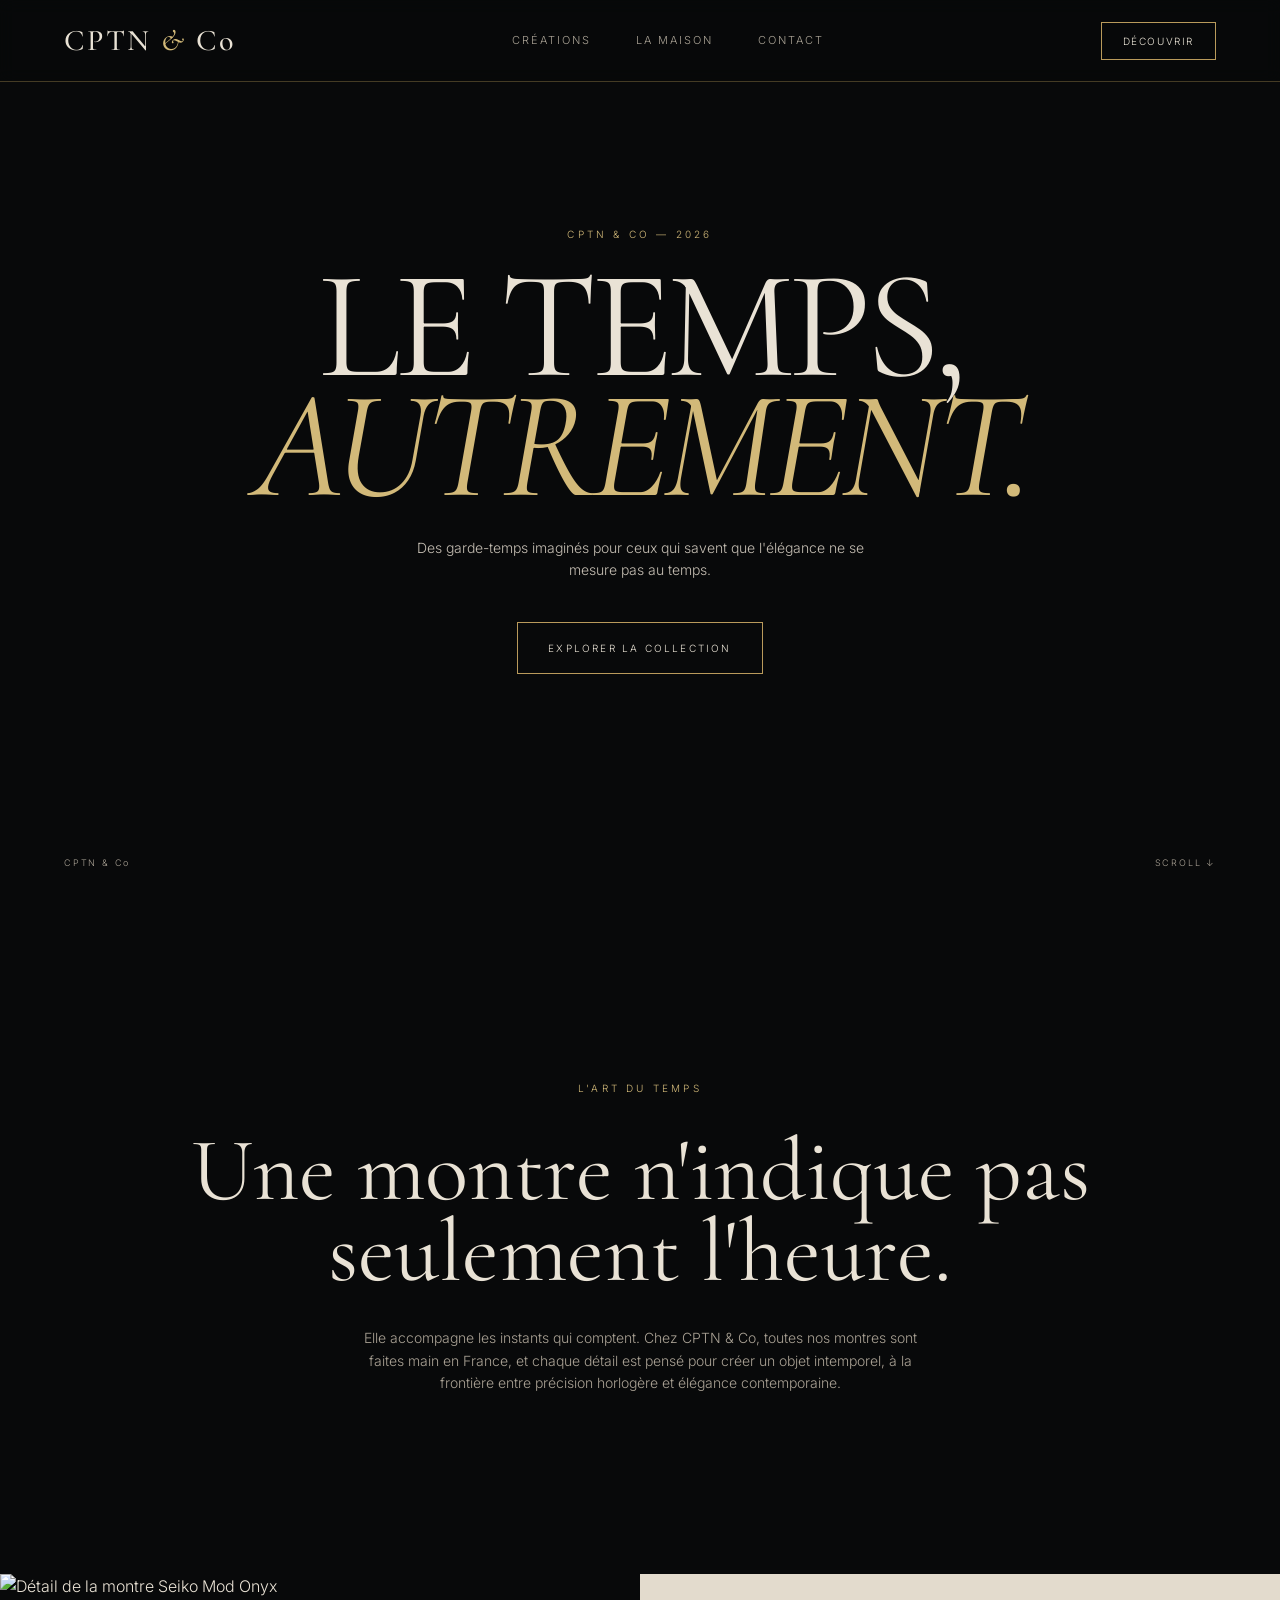
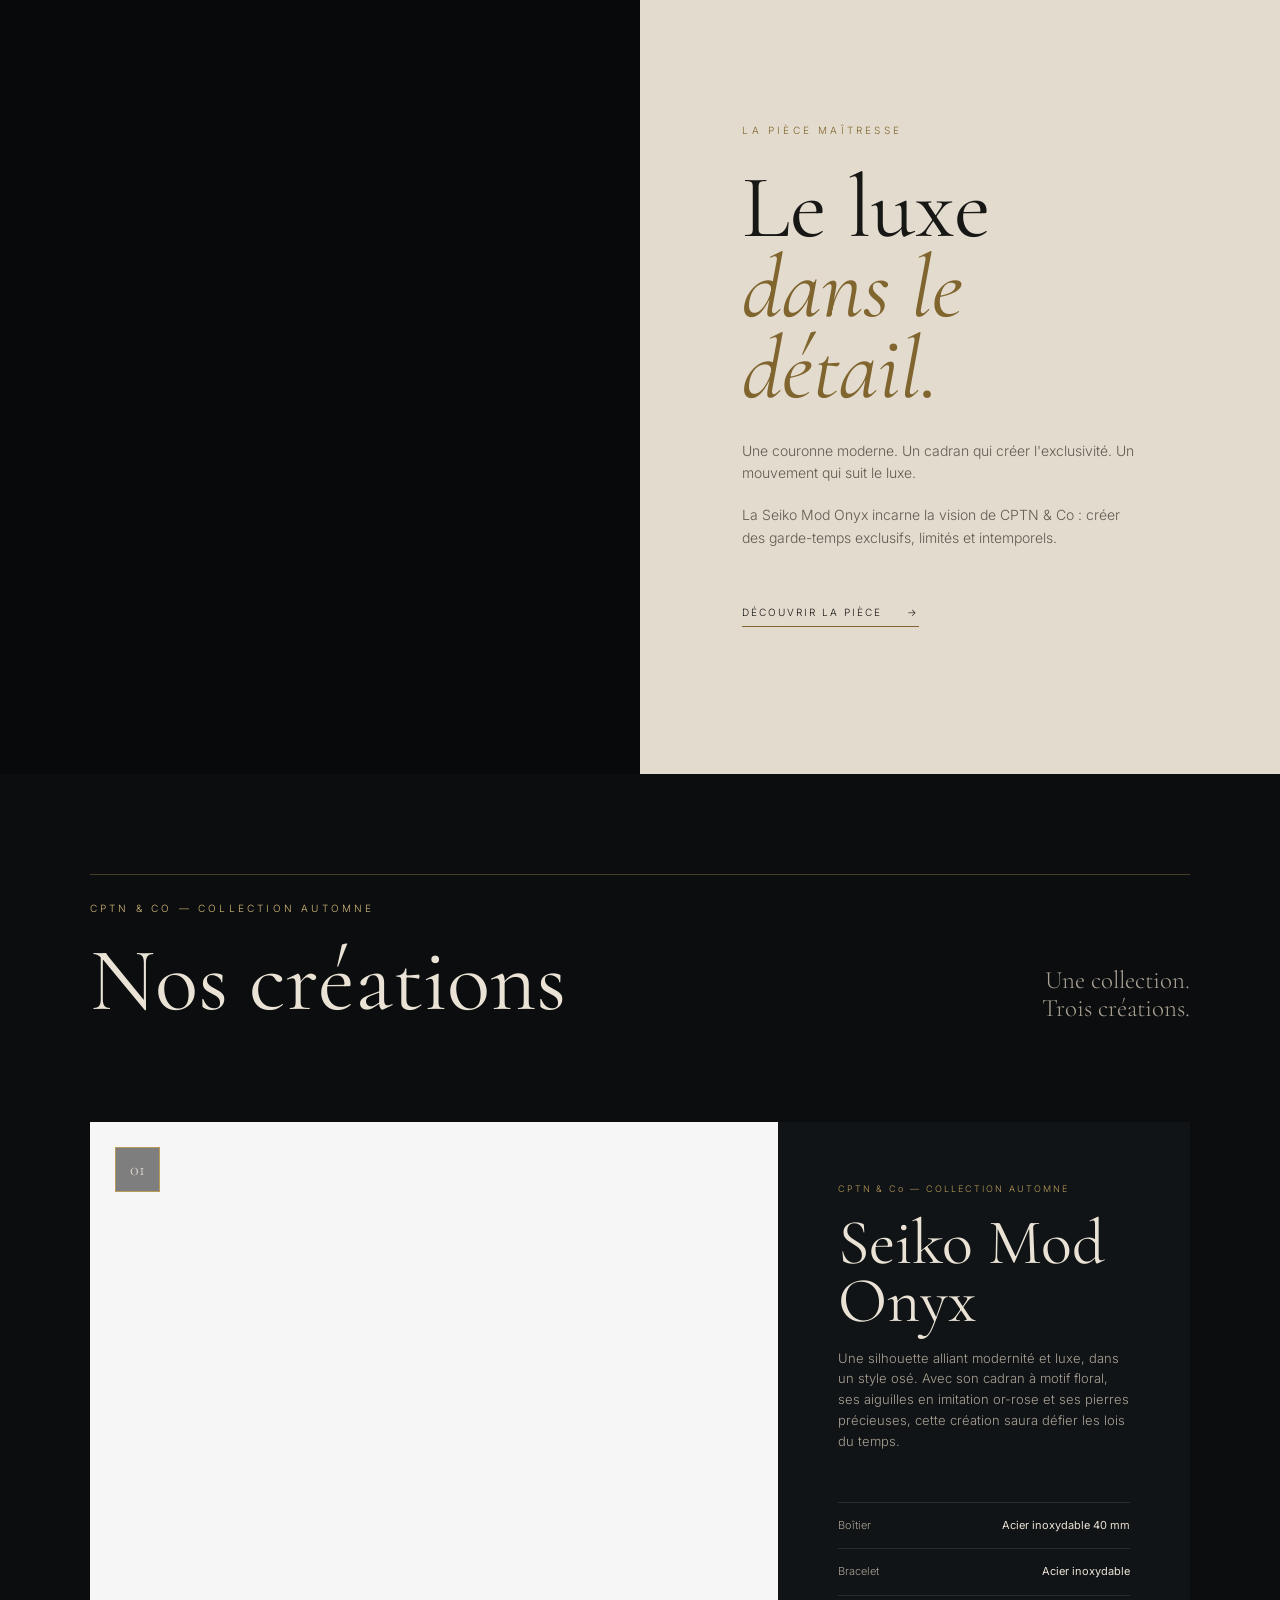
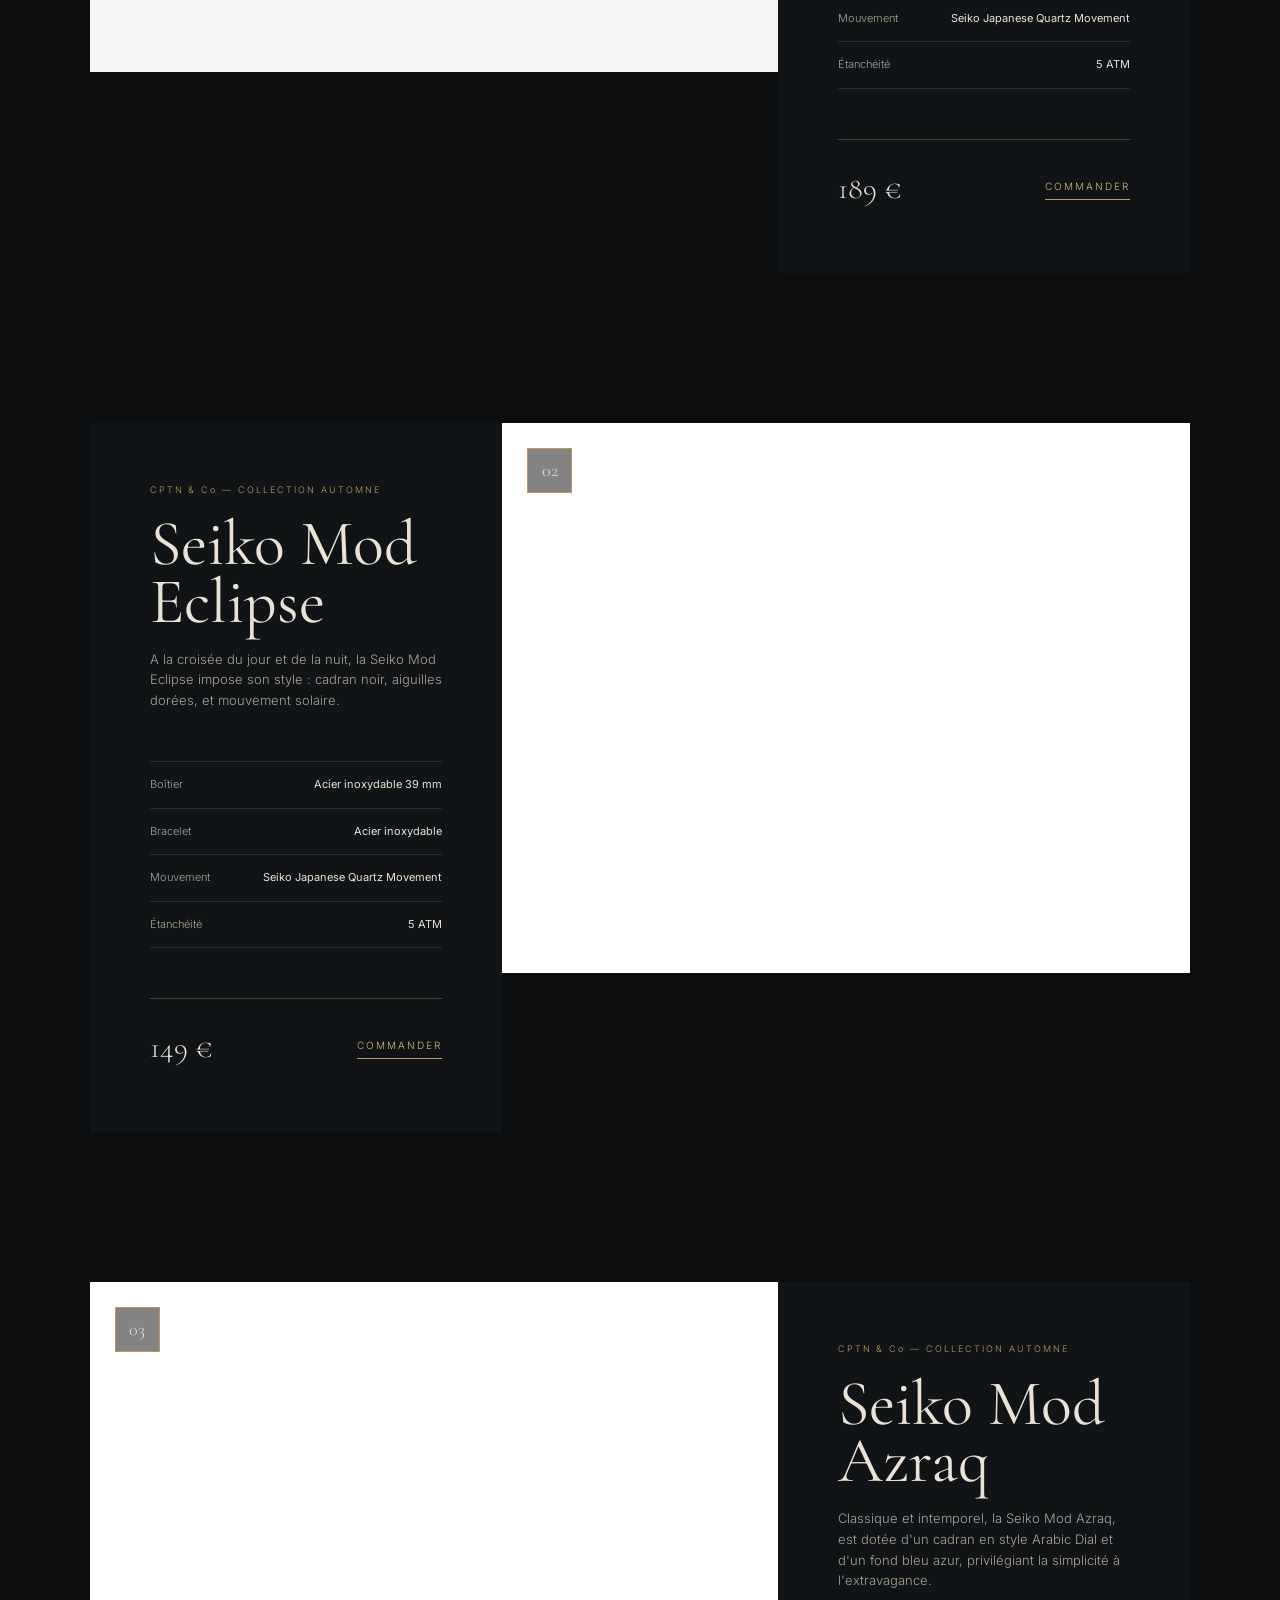
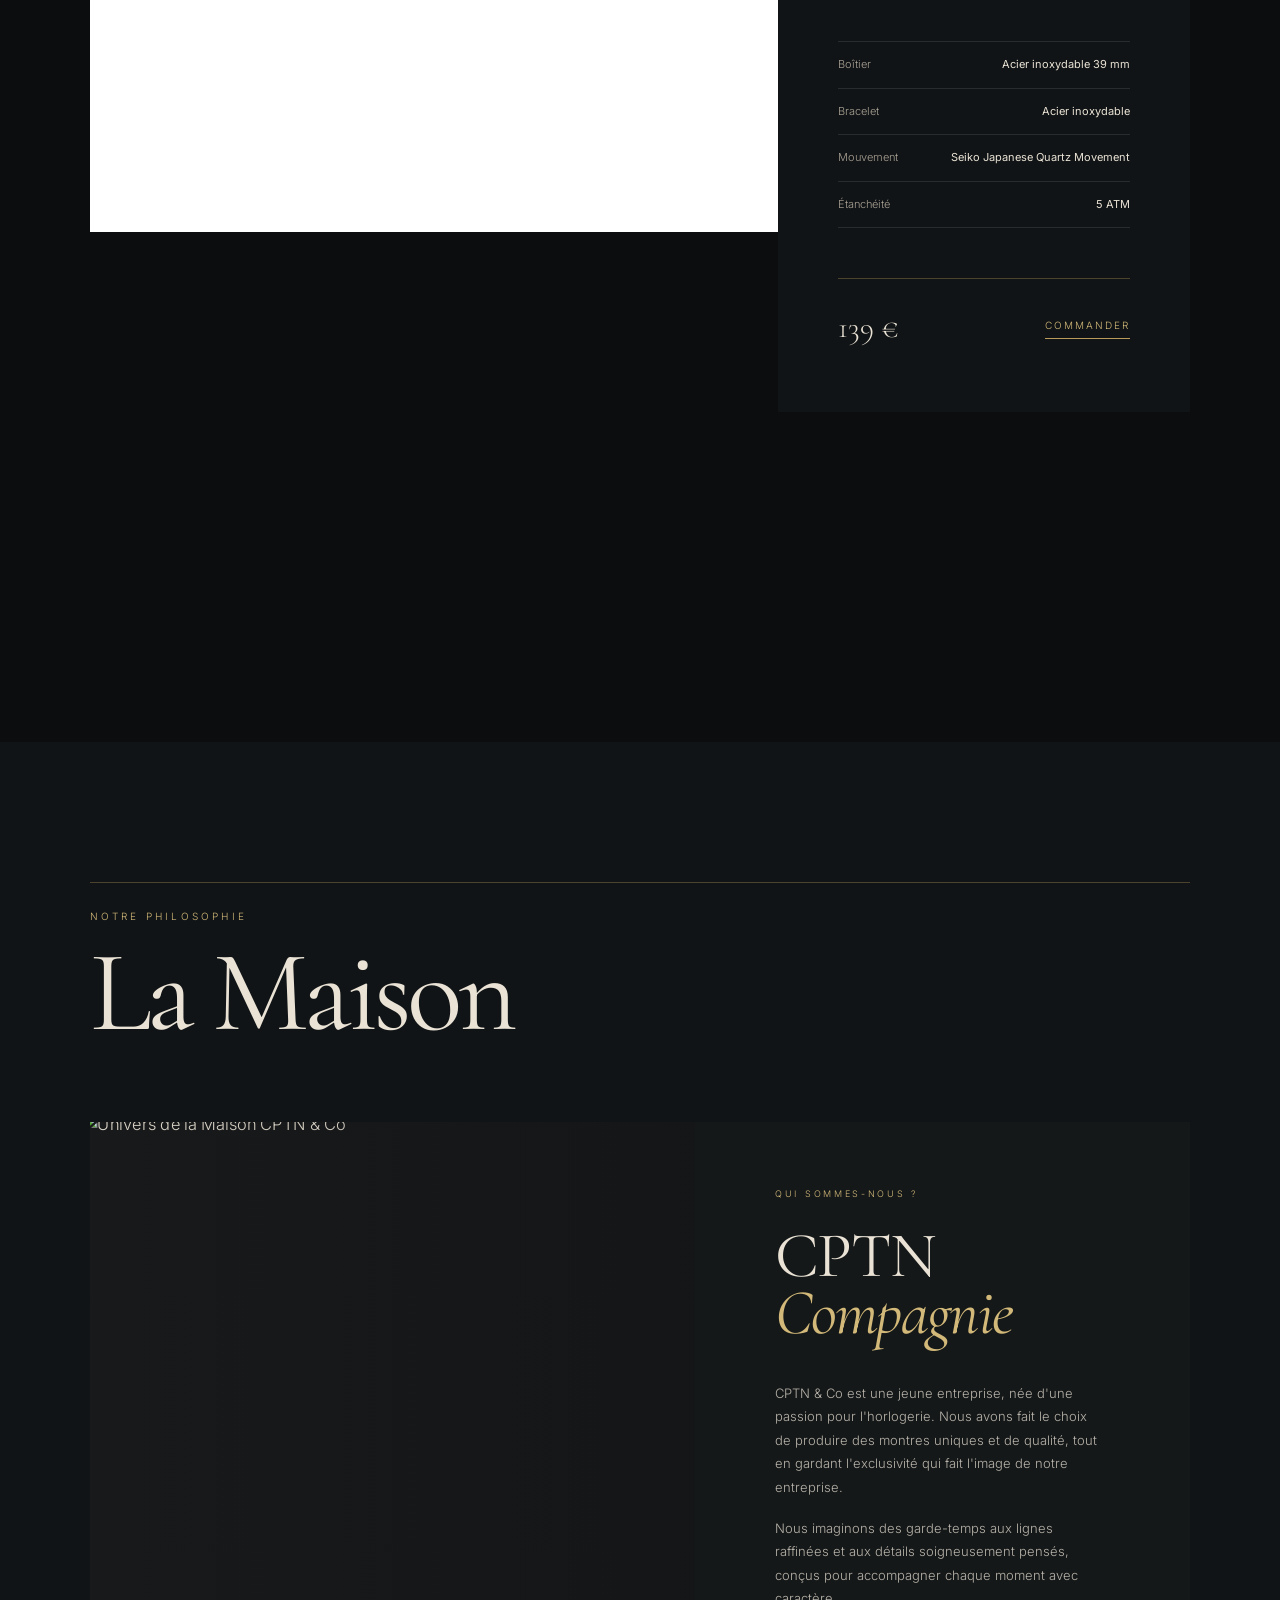
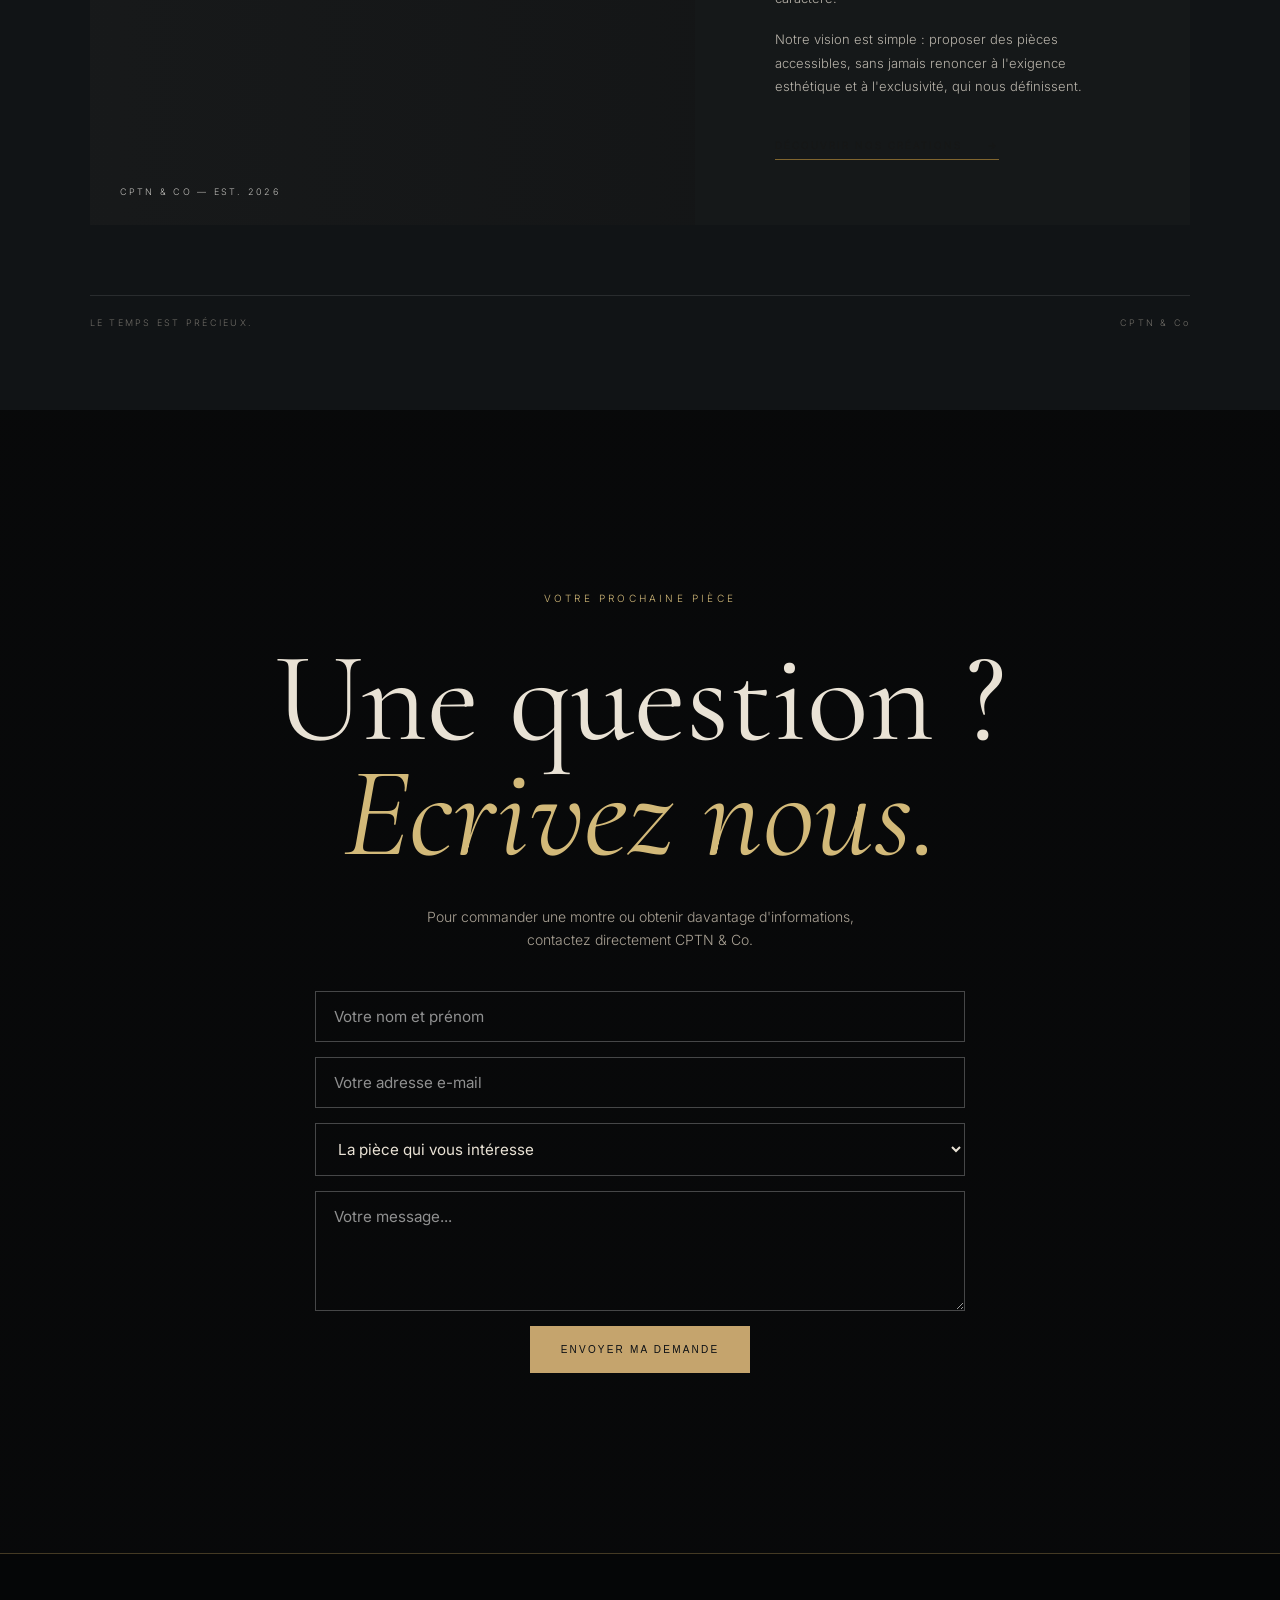
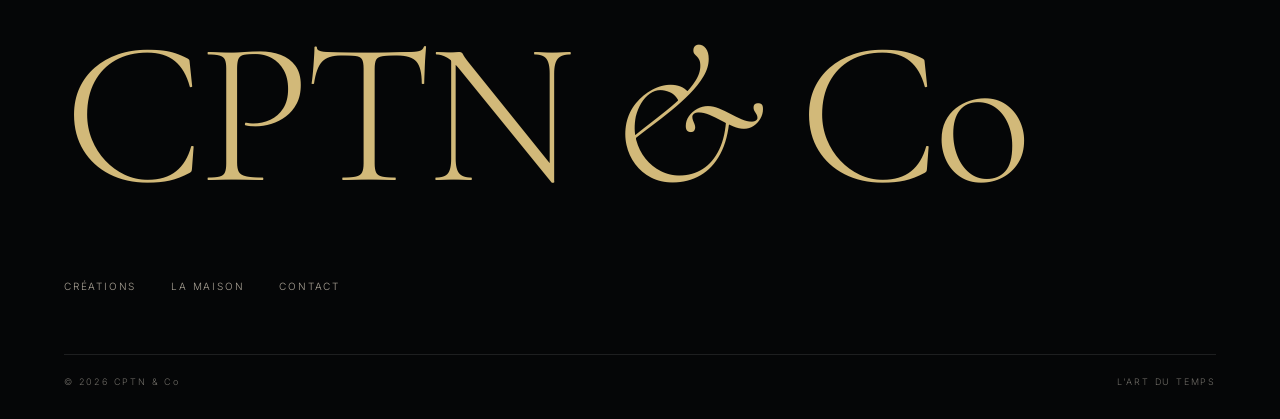
==== index.html @ 4a1f1597 "ajout du site" ====
<!DOCTYPE html>
<html lang="fr">
<head>
    <meta charset="UTF-8">
    <meta name="viewport" content="width=device-width, initial-scale=1.0">

    <title>CPTN & Co — Maison Horlogère</title>

    <meta
        name="description"
        content="CPTN & Co — Maison horlogère contemporaine. Découvrez notre collection de garde-temps."
    >

    <link rel="preconnect" href="https://fonts.googleapis.com">
    <link rel="preconnect" href="https://fonts.gstatic.com" crossorigin>

    <link
        href="https://fonts.googleapis.com/css2?family=Cormorant+Garamond:wght@300;400;500;600;700&family=Inter:wght@300;400;500;600&display=swap"
        rel="stylesheet"
    >

    <link rel="stylesheet" href="style.css">
</head>

<body>

    <!-- =================================================
         INTRO ANIMÉE
         ================================================= -->

    <div class="intro-loader">

        <div class="loader-content">

            <p class="loader-small">EST. 2026</p>

            <div class="loader-logo">
                CPTN <span>&amp;</span> Co
            </div>

            <div class="loader-line"></div>

            <p class="loader-subtitle">
                L'ART DU TEMPS
            </p>

        </div>

    </div>


    <!-- =================================================
         HEADER
         ================================================= -->

    <header class="header">

        <a href="#" class="logo">
            CPTN <span>&amp;</span> Co
        </a>

        <nav class="nav">

            <a href="#collection">Créations</a>
            <a href="#maison">La Maison</a>
            <a href="#contact">Contact</a>

        </nav>

        <a href="#collection" class="header-button">
            Découvrir
        </a>

    </header>


    <main>

        <!-- =================================================
             HERO
             ================================================= -->

        <section class="hero">

            <div class="hero-overlay"></div>

            <div class="hero-content">

                <p class="eyebrow">
                    CPTN &amp; Co — 2026
                </p>

                <h1>
                    LE TEMPS,<br>
                    <span>AUTREMENT.</span>
                </h1>

                <p class="hero-text">
                    Des garde-temps imaginés pour ceux qui savent
                    que l'élégance ne se mesure pas au temps.
                </p>

                <a href="#collection" class="gold-button">
                    Explorer la collection
                </a>

            </div>

            <div class="hero-bottom">

                <span>CPTN &amp; Co</span>

                <span>SCROLL ↓</span>

            </div>

        </section>


        <!-- =================================================
             INTRODUCTION
             ================================================= -->

        <section class="intro">

            <p class="eyebrow">
                L'ART DU TEMPS
            </p>

            <h2>
                Une montre n'indique pas<br>
                seulement l'heure.
            </h2>

            <p class="intro-text">
                Elle accompagne les instants qui comptent.
                Chez CPTN &amp; Co, toutes nos montres sont faites main en France, et chaque détail est pensé pour
                créer un objet intemporel, à la frontière entre
                précision horlogère et élégance contemporaine.
            </p>

        </section>


        <!-- =================================================
             PIÈCE MAÎTRESSE
             ================================================= -->

        <section class="signature">

            <div class="signature-image">

                <img
                    src="C:\Users\jaune\Desktop\CPTN & Co\images\IMG_7136.jpeg"
                    alt="Détail de la montre Seiko Mod Onyx"
                >

            </div>

            <div class="signature-content">

                <p class="eyebrow">
                    LA PIÈCE MAÎTRESSE
                </p>

                <h2>
                    Le luxe<br>
                    <em>dans le détail.</em>
                </h2>

                <p>
                    Une couronne moderne.
                    Un cadran qui créer l'exclusivité. Un mouvement qui suit le luxe.
                </p>

                <p>
                    La Seiko Mod Onyx incarne la vision de CPTN &amp; Co :
                    créer des garde-temps exclusifs, limités et
                    intemporels.
                </p>

                <a href="#seiko mod onyx" class="text-link">
                    Découvrir la pièce
                    <span>→</span>
                </a>

            </div>

        </section>


        <!-- =================================================
             COLLECTION
             ================================================= -->

        <section id="collection" class="collection">

            <div class="section-heading">

                <div>

                    <p class="eyebrow">
                        CPTN &amp; Co — COLLECTION AUTOMNE
                    </p>

                    <h2>
                        Nos créations
                    </h2>

                </div>

                <p class="collection-intro">
                    Une collection.<br>
                    Trois créations.
                </p>

            </div>


            <!-- =================================================
                 ONYX
                 ================================================= -->

            <article
                id="seiko mod onyx"
                class="watch-card watch-large"
            >

                <div class="watch-image">

                    <img
                        src="C:\Users\jaune\Desktop\CPTN & Co\images\IMG_7136.jpeg"
                        alt="Montre CPTN & Co Seiko Mod Onyx"
                    >

                    <div class="watch-number">
                        01
                    </div>

                </div>

                <div class="watch-info">

                    <div>

                        <p class="watch-category">
                            CPTN &amp; Co — COLLECTION AUTOMNE
                        </p>

                        <h3>
                            Seiko Mod Onyx
                        </h3>

                        <p class="watch-description">
                            Une silhouette alliant modernité et luxe, dans un style osé. 
                            Avec son cadran à motif floral, ses aiguilles en imitation or-rose
                            et ses pierres précieuses, cette création saura défier les lois du temps. 
                    
                        </p>

                    </div>

                    <div class="watch-details">

                        <ul>

                            <li>
                                <span>Boîtier</span>
                                <strong>
                                    Acier inoxydable 40 mm
                                </strong>
                            </li>

                            <li>
                                <span>Bracelet</span>
                                <strong>
                                    Acier inoxydable
                                </strong>
                            </li>

                            <li>
                                <span>Mouvement</span>
                                <strong>
                                    Seiko Japanese Quartz Movement 
                                </strong>
                            </li>

                            <li>
                                <span>Étanchéité</span>
                                <strong>
                                    5 ATM
                                </strong>
                            </li>

                        </ul>

                    </div>

                    <div class="watch-buy">

                        <span class="price">
                            189 €
                        </span>
                                                 
                        <a href="#contact" class="buy-button">
                            Commander
                        </a>

                    </div>

                </div>

            </article>


            <!-- =================================================
                 SEIKO MOD ECLIPSE
                 ================================================= -->

            <article class="watch-card reverse">

                <div class="watch-image">

                    <img
                        src="C:\Users\jaune\Desktop\CPTN & Co\images\11264.jpg"
                        alt="Montre CPTN & Co Seiko Mod Eclipse"
                    >

                    <div class="watch-number">
                        02
                    </div>

                </div>

                <div class="watch-info">

                    <div>

                        <p class="watch-category">
                            CPTN &amp; Co — COLLECTION AUTOMNE
                        </p>

                        <h3>
                            Seiko Mod Eclipse
                        </h3>

                        <p class="watch-description">
                            A la croisée du jour et de la nuit, la Seiko 
                            Mod Eclipse impose son style : cadran noir, aiguilles dorées, 
                            et mouvement solaire. 
                        </p>

                    </div>

                    <div class="watch-details">

                        <ul>

                            <li>
                                <span>Boîtier</span>
                                <strong>
                                    Acier inoxydable 39 mm
                                </strong>
                            </li>

                            <li>
                                <span>Bracelet</span>
                                <strong>
                                    Acier inoxydable
                                </strong>
                            </li>

                            <li>
                                <span>Mouvement</span>
                                <strong>
                                    Seiko Japanese Quartz Movement
                                </strong>
                            </li>

                            <li>
                                <span>Étanchéité</span>
                                <strong>
                                    5 ATM
                                </strong>
                            </li>

                        </ul>

                    </div>

                    <div class="watch-buy">

                        <span class="price">
                            149 €
                        </span>                                                    
                            
                        <a href="#contact" class="buy-button">                    
                            Commander
                        </a>

                    </div>

                </div>

            </article>


            <!-- =================================================
                 AZRAQ
                 ================================================= -->

            <article class="watch-card watch-large">

                <div class="watch-image">

                    <img
                        src="C:\Users\jaune\Desktop\CPTN & Co\images\montre_bleue.jpg"
                        alt="Montre CPTN & Co Seiko Mod Azraq"
                    >

                    <div class="watch-number">
                        03
                    </div>

                </div>

                <div class="watch-info">

                    <div>

                        <p class="watch-category">
                            CPTN &amp; Co — COLLECTION AUTOMNE
                        </p>

                        <h3>
                            Seiko Mod Azraq
                        </h3>

                        <p class="watch-description">
                            Classique et intemporel, la Seiko Mod Azraq, est dotée d'un cadran
                            en style Arabic Dial et d'un fond bleu azur, privilégiant la simplicité
                            à l'extravagance. 
                        </p>

                    </div>

                    <div class="watch-details">

                        <ul>

                            <li>
                                <span>Boîtier</span>
                                <strong>
                                    Acier inoxydable 39 mm
                                </strong>
                            </li>

                            <li>
                                <span>Bracelet</span>
                                <strong>
                                    Acier inoxydable
                                </strong>
                            </li>

                            <li>
                                <span>Mouvement</span>
                                <strong>
                                    Seiko Japanese Quartz Movement
                                </strong>
                            </li>

                            <li>
                                <span>Étanchéité</span>
                                <strong>
                                    5 ATM
                                </strong>
                            </li>

                        </ul>

                    </div>

                    <div class="watch-buy">

                        <span class="price">
                            139 €
                        </span>                                                    
                            
                        <a href="#contact" class="buy-button">
                            Commander
                        </a>

                    </div>

                </div>

            </article>

        </section>


        <!-- =================================================
             LA MAISON
             ================================================= -->

        <section id="maison" class="maison">

            <div class="maison-title">

                <p class="eyebrow">
                    NOTRE PHILOSOPHIE
                </p>

                <h2>
                    La Maison
                </h2>

            </div>


            <div class="maison-content">

                <!-- IMAGE -->

                <div class="maison-image">

                    <img
                        src="C:\Users\jaune\Pictures\Screenshots\Capture d'écran 2026-08-12 192826.jpg"
                        alt="Univers de la Maison CPTN & Co"
                    >

                    <div class="maison-image-overlay"></div>

                    <span class="maison-image-caption">
                        CPTN &amp; Co — EST. 2026
                    </span>

                </div>


                <!-- TEXTE -->

                <div class="maison-text">

                    <p class="maison-intro">
                        QUI SOMMES-NOUS ?
                    </p>

                    <h3>
                        CPTN<br>
                        <em>Compagnie</em>
                    </h3>

                    <p>
                        CPTN &amp; Co est une jeune entreprise, née d'une
                        passion pour l'horlogerie. Nous avons fait le choix
                        de produire des montres uniques et de qualité, tout
                        en gardant l'exclusivité qui fait l'image de notre 
                        entreprise.
                    </p>

                    <p>
                        Nous imaginons des garde-temps aux lignes
                        raffinées et aux détails soigneusement pensés,
                        conçus pour accompagner chaque moment
                        avec caractère.
                    </p>

                    <p>
                        Notre vision est simple : proposer des pièces
                        accessibles, sans jamais renoncer à l'exigence
                        esthétique et à l'exclusivité, qui nous définissent.
                    </p>

                    <a href="#collection" class="text-link">
                        Découvrir nos créations
                        <span>→</span>
                    </a>

                </div>

            </div>


            <div class="maison-signature">

                <span>
                    LE TEMPS EST PRÉCIEUX.
                </span>

                <span>
                    CPTN &amp; Co
                </span>

            </div>

        </section>


        <!-- =================================================
             CONTACT
             ================================================= -->

        <section id="contact" class="contact">

    <p class="eyebrow">
        VOTRE PROCHAINE PIÈCE
    </p>

    <h2>
        Une question ?<br>
        <span>Ecrivez nous.</span>
    </h2>

    <p>
        Pour commander une montre ou obtenir davantage
        d'informations, contactez directement
        CPTN &amp; Co.
    </p>

    <form
        action="https://formspree.io/f/maewjdbe"
        method="POST"
        class="contact-form"
    >

        <input
            type="text"
            name="nom"
            placeholder="Votre nom et prénom"
            required
        >

        <input
            type="email"
            name="email"
            placeholder="Votre adresse e-mail"
            required
        >

        <select name="montre" required>
            <option value="" disabled selected>
                La pièce qui vous intéresse
            </option>

            <option value="Seiko Mod Onyx — 175 €">
                Seiko Mod Onyx — 175 €
            </option>

            <option value="Seiko Mod Eclipse — 125 €">
                Seiko Mod Eclipse — 125 €
            </option>

            <option value="Seiko Mod Azraq — 125 €">
                Seiko Mod Azraq — 125 €
            </option>

            <option value="Autre">
                Autre demande
            </option>
        </select>

        <textarea
            name="message"
            placeholder="Votre message..."
            rows="4"
            required
        ></textarea>

        <button
            type="submit"
            class="gold-button"
        >
            Envoyer ma demande
        </button>

    </form>

</section>

    </main>


    <!-- =================================================
         FOOTER
         ================================================= -->

    <footer class="footer">

        <div class="footer-logo">
            CPTN <span>&amp;</span> Co
        </div>

        <div class="footer-links">

            <a href="#collection">
                Créations
            </a>

            <a href="#maison">
                La Maison
            </a>

            <a href="#contact">
                Contact
            </a>

        </div>

        <div class="footer-bottom">

            <span>
                © 2026 CPTN &amp; Co
            </span>

            <span>
                L'ART DU TEMPS
            </span>

        </div>

    </footer>

</body>
</html>
---- style.css ----
/* =====================================================
   CPTN & Co — MAISON HORLOGÈRE
   ===================================================== */

:root {
    --night: #08090a;
    --night-soft: #101214;
    --cream: #e9e2d5;
    --cream-dark: #aaa295;
    --gold: #b99a5b;
    --gold-light: #d2b979;
    --line: rgba(185, 154, 91, 0.35);
    --white: #f5f3ee;
}


/* =====================================================
   RESET
   ===================================================== */

* {
    margin: 0;
    padding: 0;
    box-sizing: border-box;
}

html {
    scroll-behavior: smooth;
}

body {
    background: var(--night);
    color: var(--cream);
    font-family: "Inter", sans-serif;
    font-weight: 300;
    line-height: 1.6;
}

img {
    width: 100%;
    display: block;
}

a {
    color: inherit;
    text-decoration: none;
}


/* =====================================================
   INTRO ANIMÉE
   ===================================================== */

.intro-loader {
    position: fixed;
    inset: 0;

    z-index: 9999;

    display: flex;
    align-items: center;
    justify-content: center;

    background: #08090a;

    animation:
        loaderExit 1.2s cubic-bezier(.77, 0, .18, 1) 2.8s forwards;

    pointer-events: none;
}

.loader-content {
    text-align: center;

    animation:
        loaderContent 1.8s cubic-bezier(.16, 1, .3, 1) forwards;
}

.loader-small {
    margin-bottom: 22px;

    color: var(--gold-light);

    font-size: 9px;
    letter-spacing: 0.45em;

    opacity: 0;

    animation:
        fadeUp 1s ease 0.2s forwards;
}

.loader-logo {
    color: var(--cream);

    font-family: "Cormorant Garamond", serif;

    font-size: clamp(70px, 12vw, 150px);

    font-weight: 400;

    line-height: 0.8;

    letter-spacing: -0.04em;

    opacity: 0;

    animation:
        logoReveal 1.5s cubic-bezier(.16, 1, .3, 1) 0.35s forwards;
}

.loader-logo span {
    color: var(--gold-light);
    font-style: italic;
}

.loader-line {
    width: 0;
    height: 1px;

    margin: 35px auto 20px;

    background: var(--gold);

    animation:
        lineReveal 1s cubic-bezier(.16, 1, .3, 1) 1s forwards;
}

.loader-subtitle {
    color: var(--cream-dark);

    font-size: 9px;
    letter-spacing: 0.45em;

    opacity: 0;

    animation:
        fadeUp 1s ease 1.2s forwards;
}


/* =====================================================
   ANIMATIONS
   ===================================================== */

@keyframes fadeUp {

    from {
        opacity: 0;
        transform: translateY(15px);
    }

    to {
        opacity: 1;
        transform: translateY(0);
    }

}

@keyframes logoReveal {

    from {
        opacity: 0;
        transform: translateY(30px) scale(0.96);
        letter-spacing: 0.08em;
    }

    to {
        opacity: 1;
        transform: translateY(0) scale(1);
        letter-spacing: -0.04em;
    }

}

@keyframes lineReveal {

    from {
        width: 0;
    }

    to {
        width: 120px;
    }

}

@keyframes loaderExit {

    0% {
        clip-path: inset(0 0 0 0);
        opacity: 1;
    }

    100% {
        clip-path: inset(0 0 100% 0);
        opacity: 1;
    }

}

@keyframes heroReveal {

    from {
        opacity: 0;
        transform: translateY(35px);
    }

    to {
        opacity: 1;
        transform: translateY(0);
    }

}


/* =====================================================
   HEADER
   ===================================================== */

.header {
    height: 82px;
    padding: 0 5vw;

    display: flex;
    align-items: center;
    justify-content: space-between;

    border-bottom: 1px solid var(--line);

    position: absolute;
    top: 0;
    left: 0;
    right: 0;

    z-index: 20;

    background: rgba(8, 9, 10, 0.35);

    backdrop-filter: blur(8px);
}

.logo {
    font-family: "Cormorant Garamond", serif;

    font-size: 30px;

    letter-spacing: 0.08em;

    font-weight: 500;
}

.logo span {
    color: var(--gold-light);
    font-style: italic;
}

.nav {
    display: flex;
    gap: 45px;
}

.nav a {
    font-size: 11px;

    letter-spacing: 0.18em;

    text-transform: uppercase;

    color: var(--cream-dark);

    transition: 0.3s ease;
}

.nav a:hover {
    color: var(--gold-light);
}

.header-button {
    border: 1px solid var(--gold);

    padding: 10px 21px;

    font-size: 10px;

    letter-spacing: 0.16em;

    text-transform: uppercase;

    transition: 0.3s ease;
}

.header-button:hover {
    background: var(--gold);

    color: var(--night);
}


/* =====================================================
   TYPOGRAPHIE
   ===================================================== */

.eyebrow {
    font-size: 10px;

    letter-spacing: 0.32em;

    color: var(--gold-light);

    text-transform: uppercase;
}

h1,
h2,
h3 {
    font-family: "Cormorant Garamond", serif;

    font-weight: 400;
}

h2 {
    font-size: clamp(55px, 7vw, 105px);

    line-height: 0.9;
}

.gold-button {
    display: inline-block;

    padding: 17px 30px;

    border: 1px solid var(--gold);

    color: var(--cream);

    font-size: 10px;

    text-transform: uppercase;

    letter-spacing: 0.22em;

    transition: 0.35s ease;
}

.gold-button:hover {
    background: var(--gold);

    color: var(--night);
}


/* =====================================================
   HERO
   ===================================================== */

.hero {
    height: 100vh;

    min-height: 700px;

    position: relative;

    display: flex;

    align-items: center;

    justify-content: center;

    overflow: hidden;

    background:
        linear-gradient(
            rgba(8, 9, 10, 0.55),
            rgba(8, 9, 10, 0.82)
        ),
        url("images/hero.jpg") center / cover;
}

.hero-overlay {
    position: absolute;

    inset: 0;

    background:
        radial-gradient(
            circle at center,
            transparent 10%,
            rgba(8, 9, 10, 0.7) 80%
        );
}

.hero-content {
    position: relative;

    z-index: 2;

    text-align: center;

    max-width: 900px;

    padding: 40px;

    animation:
        heroReveal 1.5s cubic-bezier(.16, 1, .3, 1) 3.1s both;
}

.hero h1 {
    margin: 25px 0 30px;

    font-size: clamp(75px, 12vw, 180px);

    line-height: 0.78;

    letter-spacing: -0.04em;
}

.hero h1 span {
    color: var(--gold-light);

    font-style: italic;
}

.hero-text {
    max-width: 450px;

    margin: 0 auto 40px;

    color: #c5beb3;

    font-size: 14px;
}

.hero-bottom {
    position: absolute;

    bottom: 30px;

    left: 5vw;
    right: 5vw;

    display: flex;

    justify-content: space-between;

    color: var(--cream-dark);

    font-size: 9px;

    letter-spacing: 0.2em;

    animation:
        heroReveal 1.5s ease 3.3s both;
}


/* =====================================================
   INTRODUCTION
   ===================================================== */

.intro {
    padding: 180px 12vw;

    text-align: center;

    background: var(--night);
}

.intro h2 {
    margin: 35px auto;

    max-width: 1000px;
}

.intro-text {
    max-width: 560px;

    margin: auto;

    color: var(--cream-dark);

    font-size: 14px;
}


/* =====================================================
   PIÈCE MAÎTRESSE
   ===================================================== */

.signature {
    display: grid;

    grid-template-columns: 1fr 1fr;

    min-height: 800px;
}

.signature-image {
    overflow: hidden;
}

.signature-image img {
    height: 100%;

    object-fit: cover;

    transition:
        transform 1.2s cubic-bezier(.2, .7, .2, 1);
}

.signature:hover .signature-image img {
    transform: scale(1.035);
}

.signature-content {
    padding: 10vw 8vw;

    display: flex;

    flex-direction: column;

    justify-content: center;

    background: #e3dbcd;

    color: #171716;
}

.signature-content .eyebrow {
    color: #80652f;
}

.signature-content h2 {
    margin: 30px 0;

    font-size: clamp(60px, 7vw, 100px);
}

.signature-content h2 em {
    color: #80652f;

    font-style: italic;
}

.signature-content p:not(.eyebrow) {
    max-width: 400px;

    margin-bottom: 20px;

    color: #605b53;

    font-size: 14px;
}

.text-link {
    margin-top: 35px;

    width: fit-content;

    border-bottom: 1px solid #80652f;

    padding-bottom: 6px;

    color: #171716;

    font-size: 10px;

    letter-spacing: 0.2em;

    text-transform: uppercase;
}

.text-link span {
    margin-left: 20px;
}


/* =====================================================
   COLLECTION
   ===================================================== */

.collection {
    padding: 100px 7vw 180px;

    background: #0b0d0e;
}

.section-heading {
    display: flex;

    justify-content: space-between;

    align-items: end;

    margin-bottom: 100px;

    border-top: 1px solid var(--line);

    padding-top: 25px;
}

.section-heading h2 {
    margin-top: 25px;
}

.collection-intro {
    color: var(--cream-dark);

    font-family: "Cormorant Garamond", serif;

    font-size: 25px;

    line-height: 1.1;

    text-align: right;
}


/* =====================================================
   WATCH CARDS
   ===================================================== */

.watch-card {
    display: grid;

    grid-template-columns: 1.25fr 0.75fr;

    margin-bottom: 150px;
}

.watch-card.reverse {
    grid-template-columns: 0.75fr 1.25fr;
}

.watch-card.reverse .watch-image {
    order: 2;
}

.watch-card.reverse .watch-info {
    order: 1;
}


/* IMAGE */

.watch-image {
    position: relative;

    height: 550px;

    overflow: hidden;

    background: #151719;
}

.watch-image img {
    height: 100%;

    object-fit: cover;

    transition:
        transform 1s cubic-bezier(.2, .7, .2, 1);
}

.watch-card:hover .watch-image img {
    transform: scale(1.04);
}

.watch-number {
    position: absolute;

    top: 25px;
    left: 25px;

    width: 45px;
    height: 45px;

    border: 1px solid var(--gold);

    display: flex;

    align-items: center;

    justify-content: center;

    font-family: "Cormorant Garamond", serif;

    font-size: 18px;

    background: rgba(8, 9, 10, 0.5);
}


/* INFORMATIONS */

.watch-info {
    padding: 60px;

    display: flex;

    flex-direction: column;

    justify-content: space-between;

    background: #111416;
}

.watch-category {
    color: var(--gold);

    font-size: 9px;

    letter-spacing: 0.22em;
}

.watch-info h3 {
    margin: 18px 0;

    font-size: clamp(50px, 5vw, 75px);

    line-height: 0.9;
}

.watch-description {
    max-width: 390px;

    color: var(--cream-dark);

    font-size: 13px;
}


/* DETAILS */

.watch-details {
    margin: 50px 0;
}

.watch-details ul {
    list-style: none;

    border-top: 1px solid rgba(255,255,255,0.1);
}

.watch-details li {
    padding: 14px 0;

    display: flex;

    justify-content: space-between;

    border-bottom: 1px solid rgba(255,255,255,0.1);

    font-size: 11px;
}

.watch-details span {
    color: var(--cream-dark);
}

.watch-details strong {
    font-weight: 400;
}


/* BUY */

.watch-buy {
    display: flex;

    justify-content: space-between;

    align-items: center;

    border-top: 1px solid var(--line);

    padding-top: 25px;
}

.price {
    font-family: "Cormorant Garamond", serif;

    font-size: 30px;
}

.buy-button {
    border-bottom: 1px solid var(--gold);

    padding-bottom: 5px;

    color: var(--gold-light);

    font-size: 10px;

    letter-spacing: 0.2em;

    text-transform: uppercase;

    transition: 0.3s ease;
}

.buy-button:hover {
    color: var(--white);

    border-color: var(--white);
}


/* =====================================================
   LA MAISON — NOTRE PHILOSOPHIE
   ===================================================== */

.maison {
    padding: 140px 7vw 80px;

    background: #111416;

    position: relative;

    overflow: hidden;
}


/* TITRE */

.maison-title {
    border-top: 1px solid var(--line);

    padding-top: 25px;

    margin-bottom: 80px;
}

.maison-title h2 {
    margin-top: 20px;

    font-size: clamp(65px, 9vw, 125px);

    line-height: 0.85;

    letter-spacing: -0.04em;
}


/* =====================================================
   CONTENU — IMAGE + TEXTE
   ===================================================== */

.maison-content {
    display: grid;

    grid-template-columns: 1.1fr 0.9fr;

    min-height: 650px;
}


/* =====================================================
   IMAGE
   ===================================================== */

.maison-image {
    position: relative;

    min-height: 650px;

    overflow: hidden;

    background: #181a1b;
}

.maison-image img {
    width: 100%;
    height: 100%;

    object-fit: cover;

    transform: scale(1.03);

    animation:
        maisonImage 14s ease-in-out infinite alternate;
}

@keyframes maisonImage {

    0% {
        transform:
            scale(1.03)
            translate3d(0, 0, 0);
    }

    100% {
        transform:
            scale(1.10)
            translate3d(-1.5%, -1%, 0);
    }

}

.maison-image-overlay {
    position: absolute;

    inset: 0;

    background:
        linear-gradient(
            90deg,
            rgba(8, 9, 10, 0.05),
            rgba(8, 9, 10, 0.25)
        );
}

.maison-image-caption {
    position: absolute;

    bottom: 25px;
    left: 30px;

    color: rgba(245, 243, 238, 0.75);

    font-size: 9px;

    letter-spacing: 0.25em;

    text-transform: uppercase;
}


/* =====================================================
   TEXTE
   ===================================================== */

.maison-text {
    padding: 65px 7vw 65px 80px;

    display: flex;

    flex-direction: column;

    justify-content: center;

    background: #151819;
}

.maison-intro {
    margin-bottom: 25px;

    color: var(--gold-light);

    font-size: 9px;

    letter-spacing: 0.3em;

    text-transform: uppercase;
}

.maison-text h3 {
    margin-bottom: 40px;

    font-family: "Cormorant Garamond", serif;

    font-size: clamp(48px, 5vw, 72px);

    font-weight: 400;

    line-height: 0.9;

    letter-spacing: -0.025em;
}

.maison-text h3 em {
    color: var(--gold-light);

    font-style: italic;
}

.maison-text p:not(.maison-intro) {
    max-width: 470px;

    margin-bottom: 18px;

    color: #b8b3aa;

    font-size: 13px;

    line-height: 1.8;
}

.maison-text .text-link {
    margin-top: 20px;
}


/* =====================================================
   SIGNATURE DE LA MAISON
   ===================================================== */

.maison-signature {
    margin-top: 70px;

    padding-top: 20px;

    border-top: 1px solid rgba(255,255,255,0.1);

    display: flex;

    justify-content: space-between;

    color: #6f6c66;

    font-size: 9px;

    letter-spacing: 0.25em;
}


/* =====================================================
   CONTACT
   ===================================================== */

.contact {
    padding: 180px 20px;

    text-align: center;

    background:
        linear-gradient(
            rgba(8, 9, 10, 0.88),
            rgba(8, 9, 10, 0.88)
        ),
        url("images/contact.jpg") center / cover;
}

.contact h2 {
    margin: 35px 0;

    font-size: clamp(70px, 10vw, 150px);
}

.contact h2 span {
    color: var(--gold-light);

    font-style: italic;
}

.contact > p:not(.eyebrow) {
    max-width: 450px;

    margin: 0 auto 40px;

    color: var(--cream-dark);

    font-size: 14px;
}


/* =====================================================
   FOOTER
   ===================================================== */

.footer {
    padding: 80px 5vw 30px;

    background: #050607;

    border-top: 1px solid var(--line);
}

.footer-logo {
    font-family: "Cormorant Garamond", serif;

    font-size: clamp(80px, 16vw, 230px);

    line-height: 0.8;

    letter-spacing: -0.03em;

    color: var(--gold-light);
}

.footer-logo span {
    font-style: italic;
}

.footer-links {
    display: flex;

    gap: 35px;

    margin-top: 80px;
}

.footer-links a {
    font-size: 10px;

    letter-spacing: 0.18em;

    text-transform: uppercase;

    color: var(--cream-dark);
}

.footer-links a:hover {
    color: var(--gold-light);
}

.footer-bottom {
    margin-top: 60px;

    padding-top: 20px;

    border-top: 1px solid rgba(255,255,255,0.1);

    display: flex;

    justify-content: space-between;

    color: #6f6c66;

    font-size: 9px;

    letter-spacing: 0.2em;
}


/* =====================================================
   RESPONSIVE — TABLETTE
   ===================================================== */

@media (max-width: 850px) {

    .header {
        padding: 0 25px;
    }

    .nav {
        display: none;
    }

    .hero {
        min-height: 650px;
    }

    .hero-content {
        padding: 20px;
    }

    .hero h1 {
        font-size: 75px;
    }

    .hero-bottom {
        left: 25px;
        right: 25px;
    }

    .intro {
        padding: 120px 25px;
    }


    /* PIÈCE MAÎTRESSE */

    .signature {
        display: block;
    }

    .signature-image {
        height: 550px;
    }

    .signature-content {
        padding: 90px 30px;
    }


    /* COLLECTION */

    .collection {
        padding: 80px 20px 100px;
    }

    .section-heading {
        display: block;
    }

    .collection-intro {
        text-align: left;

        margin-top: 25px;
    }

    .watch-card,
    .watch-card.reverse {
        display: block;

        margin-bottom: 100px;
    }

    .watch-card.reverse .watch-image {
        order: initial;
    }

    .watch-card.reverse .watch-info {
        order: initial;
    }

    .watch-image {
        height: 500px;
    }

    .watch-info {
        padding: 35px 25px;
    }


    /* LA MAISON */

    .maison {
        padding: 100px 25px 60px;
    }

    .maison-title {
        margin-bottom: 55px;
    }

    .maison-content {
        display: block;
    }

    .maison-image {
        min-height: 500px;

        height: 500px;
    }

    .maison-text {
        padding: 70px 30px;
    }

    .maison-text h3 {
        font-size: 58px;
    }

    .maison-signature {
        margin-top: 50px;
    }


    /* CONTACT */

    .contact {
        padding: 120px 25px;
    }


    /* FOOTER */

    .footer {
        padding: 70px 25px 25px;
    }

    .footer-links {
        flex-wrap: wrap;
    }

}


/* =====================================================
   RESPONSIVE — MOBILE
   ===================================================== */

@media (max-width: 500px) {

    .header-button {
        display: none;
    }

    .logo {
        font-size: 24px;
    }

    .hero h1 {
        font-size: 62px;
    }

    .hero-text {
        font-size: 13px;
    }


    /* COLLECTION */

    .watch-image {
        height: 420px;
    }

    .watch-info h3 {
        font-size: 55px;
    }

    .watch-details li {
        gap: 20px;
    }


    /* LA MAISON */

    .maison-title h2 {
        font-size: 70px;
    }

    .maison-image {
        height: 420px;

        min-height: 420px;
    }

    .maison-text {
        padding: 60px 20px;
    }

    .maison-text h3 {
        font-size: 52px;
    }

    .maison-signature {
        display: block;
    }

    .maison-signature span {
        display: block;

        margin-bottom: 12px;
    }


    /* FOOTER */

    .footer-logo {
        font-size: 70px;
    }

}
/* Fonds personnalisés des 3 montres */

.collection .watch-card:nth-of-type(1) .watch-image {
    background: #f7f6f6; /* Méridien */
}

.collection .watch-card:nth-of-type(2) .watch-image {
    background: #ffffff; /* Solstice */
}

.collection .watch-card:nth-of-type(3) .watch-image {
    background: #ffffff; /* Zénith */
}


.collection .watch-image {
    display: flex;
    align-items: center;
    justify-content: center;
}

.collection .watch-image img {
    width: 110%;
    height: 110%;
    object-fit: contain;
}

.contact-form {
    width: 100%;
    max-width: 650px;
    margin: 40px auto 0;
    display: flex;
    flex-direction: column;
    gap: 15px;
}

.contact-form input,
.contact-form select,
.contact-form textarea {
    width: 100%;
    box-sizing: border-box;
    padding: 15px 18px;
    background: transparent;
    border: 1px solid rgba(255, 255, 255, 0.25);
    color: inherit;
    font-family: inherit;
    font-size: 0.95rem;
    outline: none;
}

.contact-form input::placeholder,
.contact-form textarea::placeholder {
    color: rgba(255, 255, 255, 0.55);
}

.contact-form input:focus,
.contact-form select:focus,
.contact-form textarea:focus {
    border-color: #c5a46d;
}

.contact-form select {
    cursor: pointer;
}

.contact-form select option {
    color: #111;
    background: #fff;
}

.contact-form textarea {
    resize: vertical;
    min-height: 120px;
}

.contact-form .gold-button {
    align-self: center;
    border: none;
    cursor: pointer;
}

.contact-form .gold-button {
    background: #c5a46d;
    color: #0b0f14;
    border: 1px solid #c5a46d;
    transition: all 0.3s ease;
}

.contact-form .gold-button:hover {
    background: transparent;
    color: #c5a46d;
    border-color: #c5a46d;
}
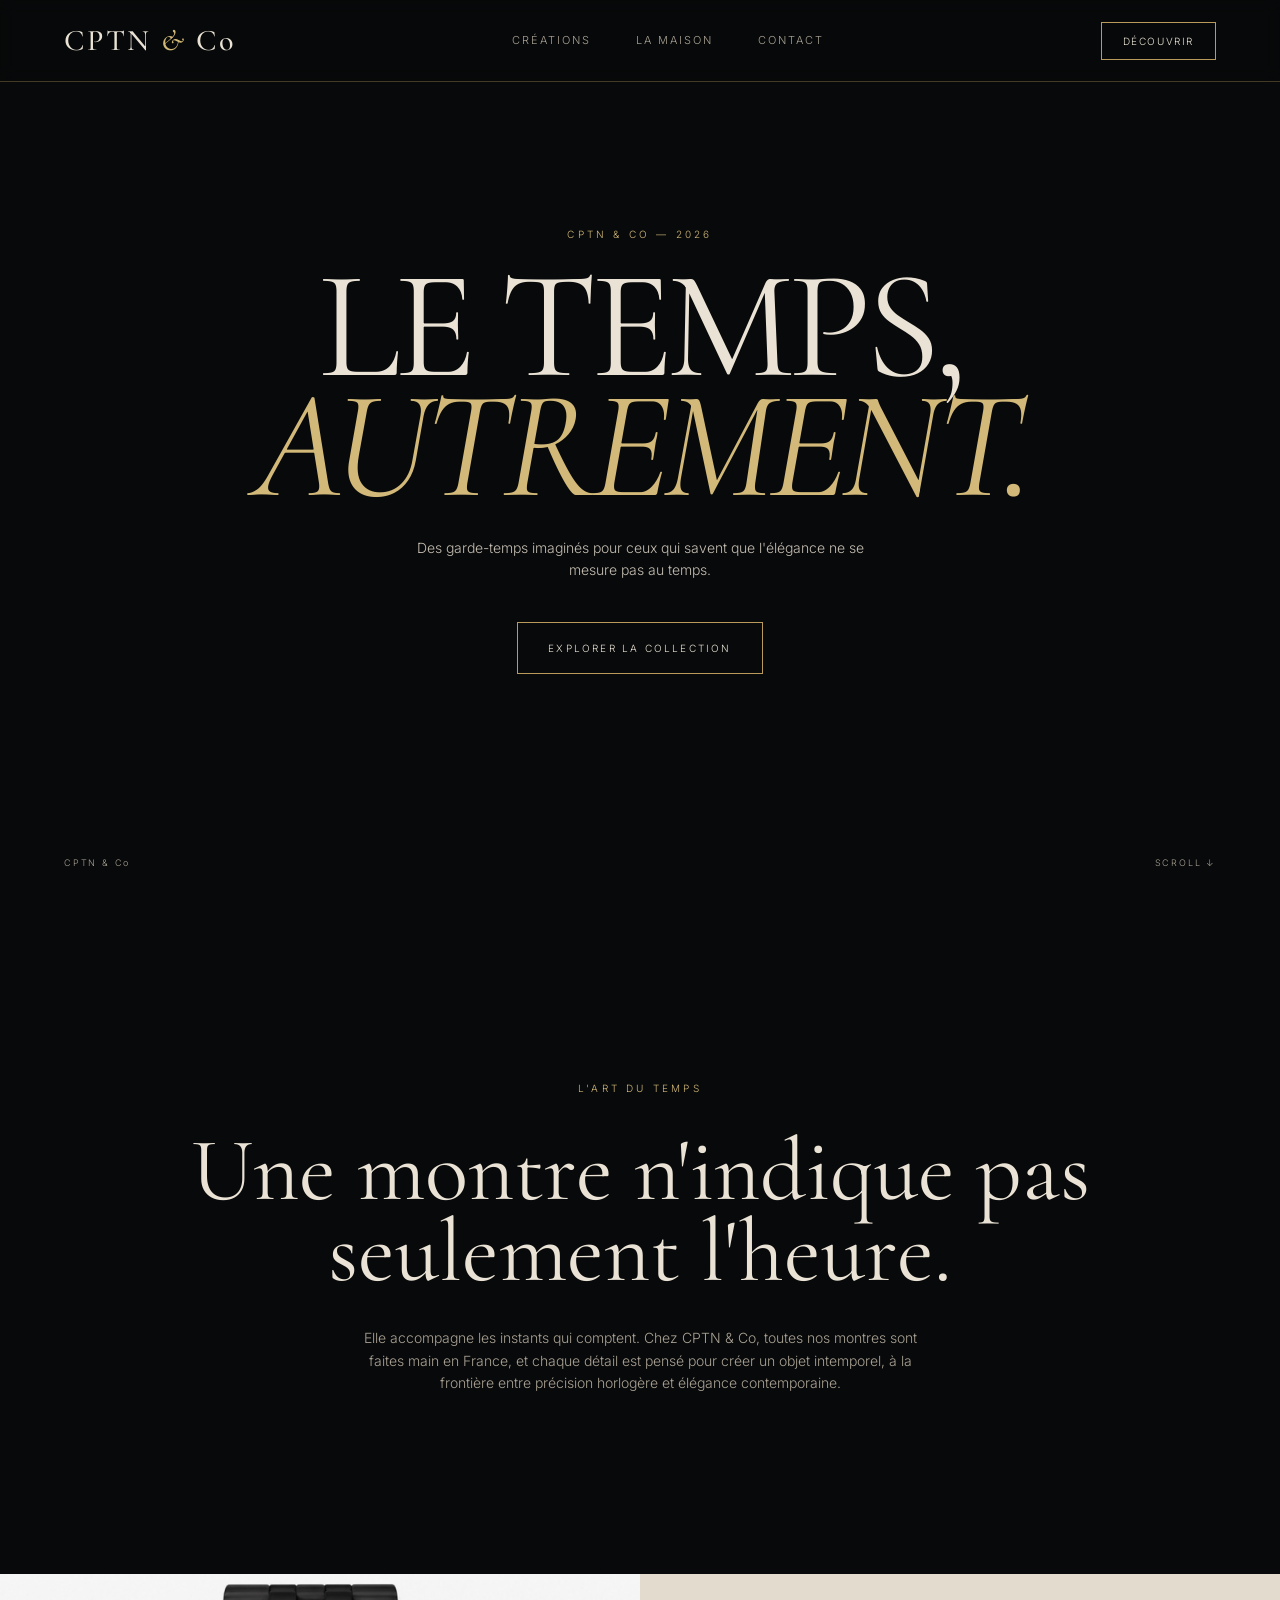
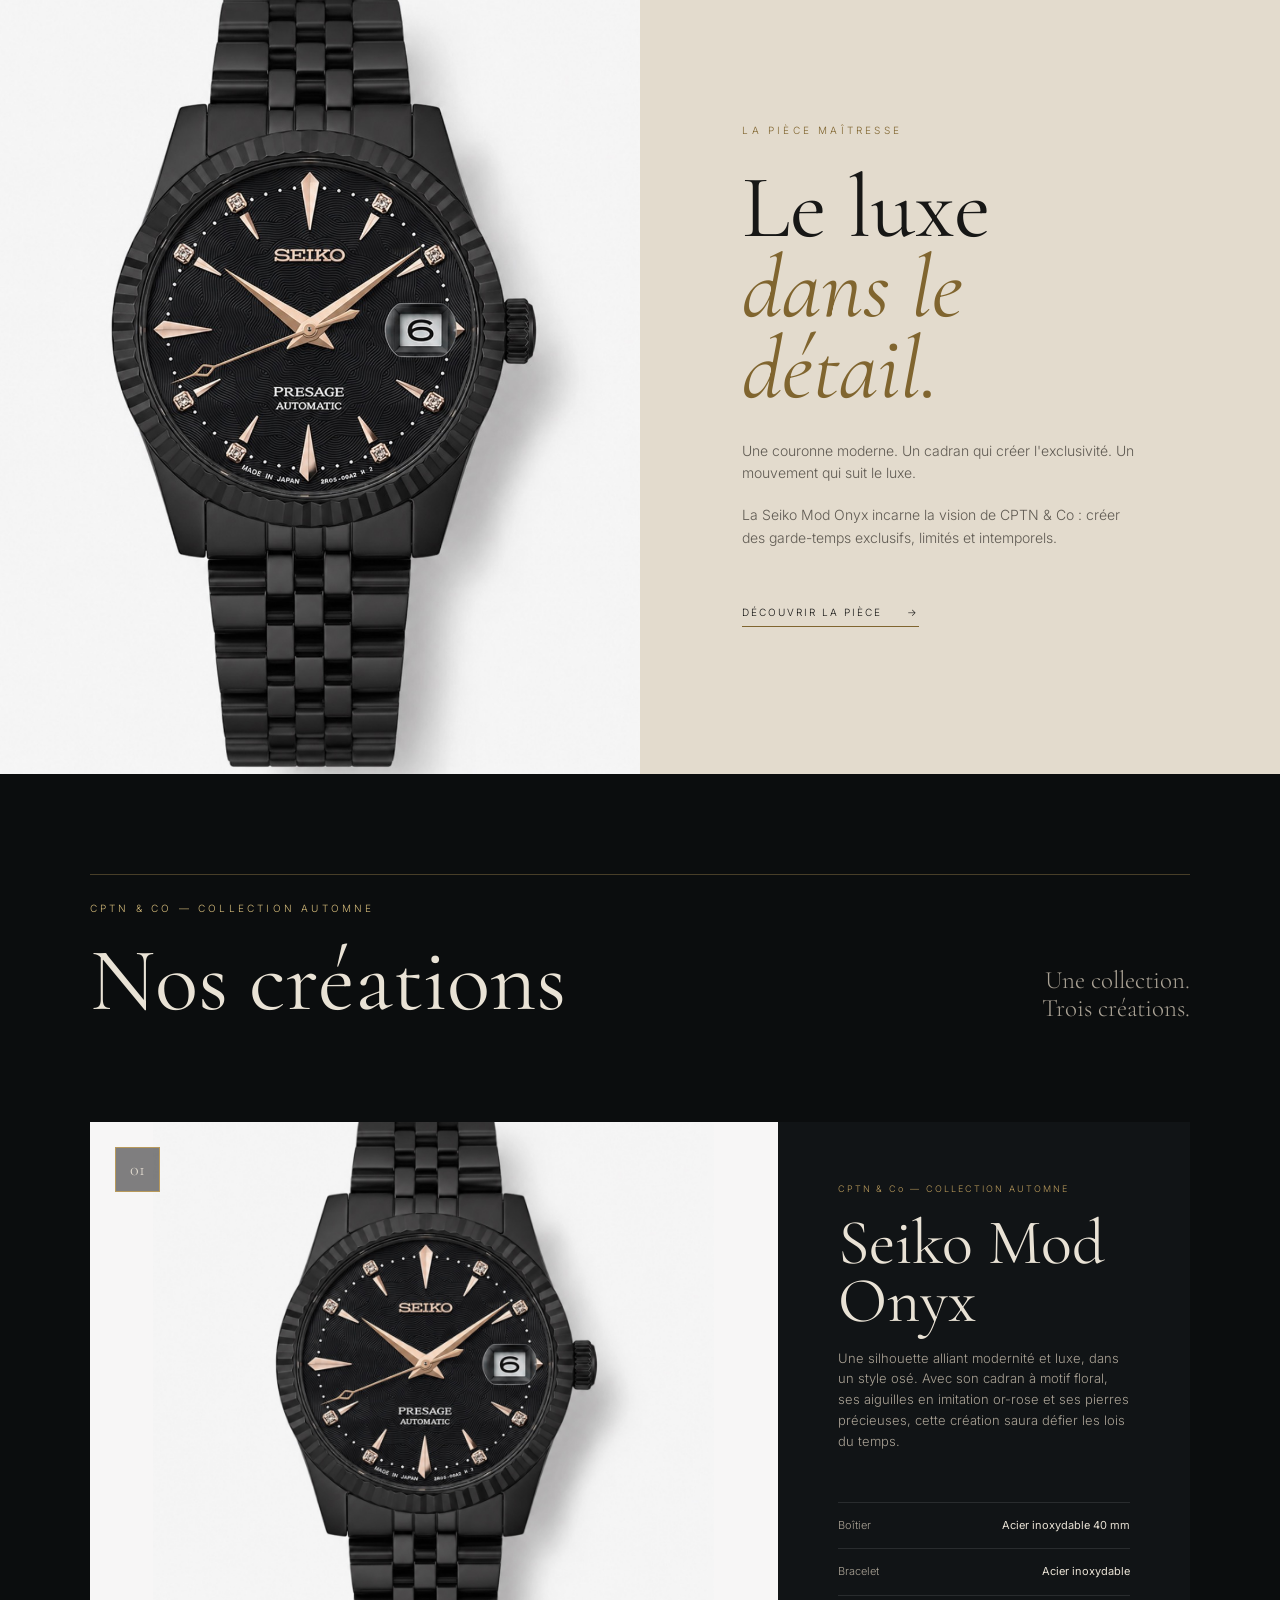
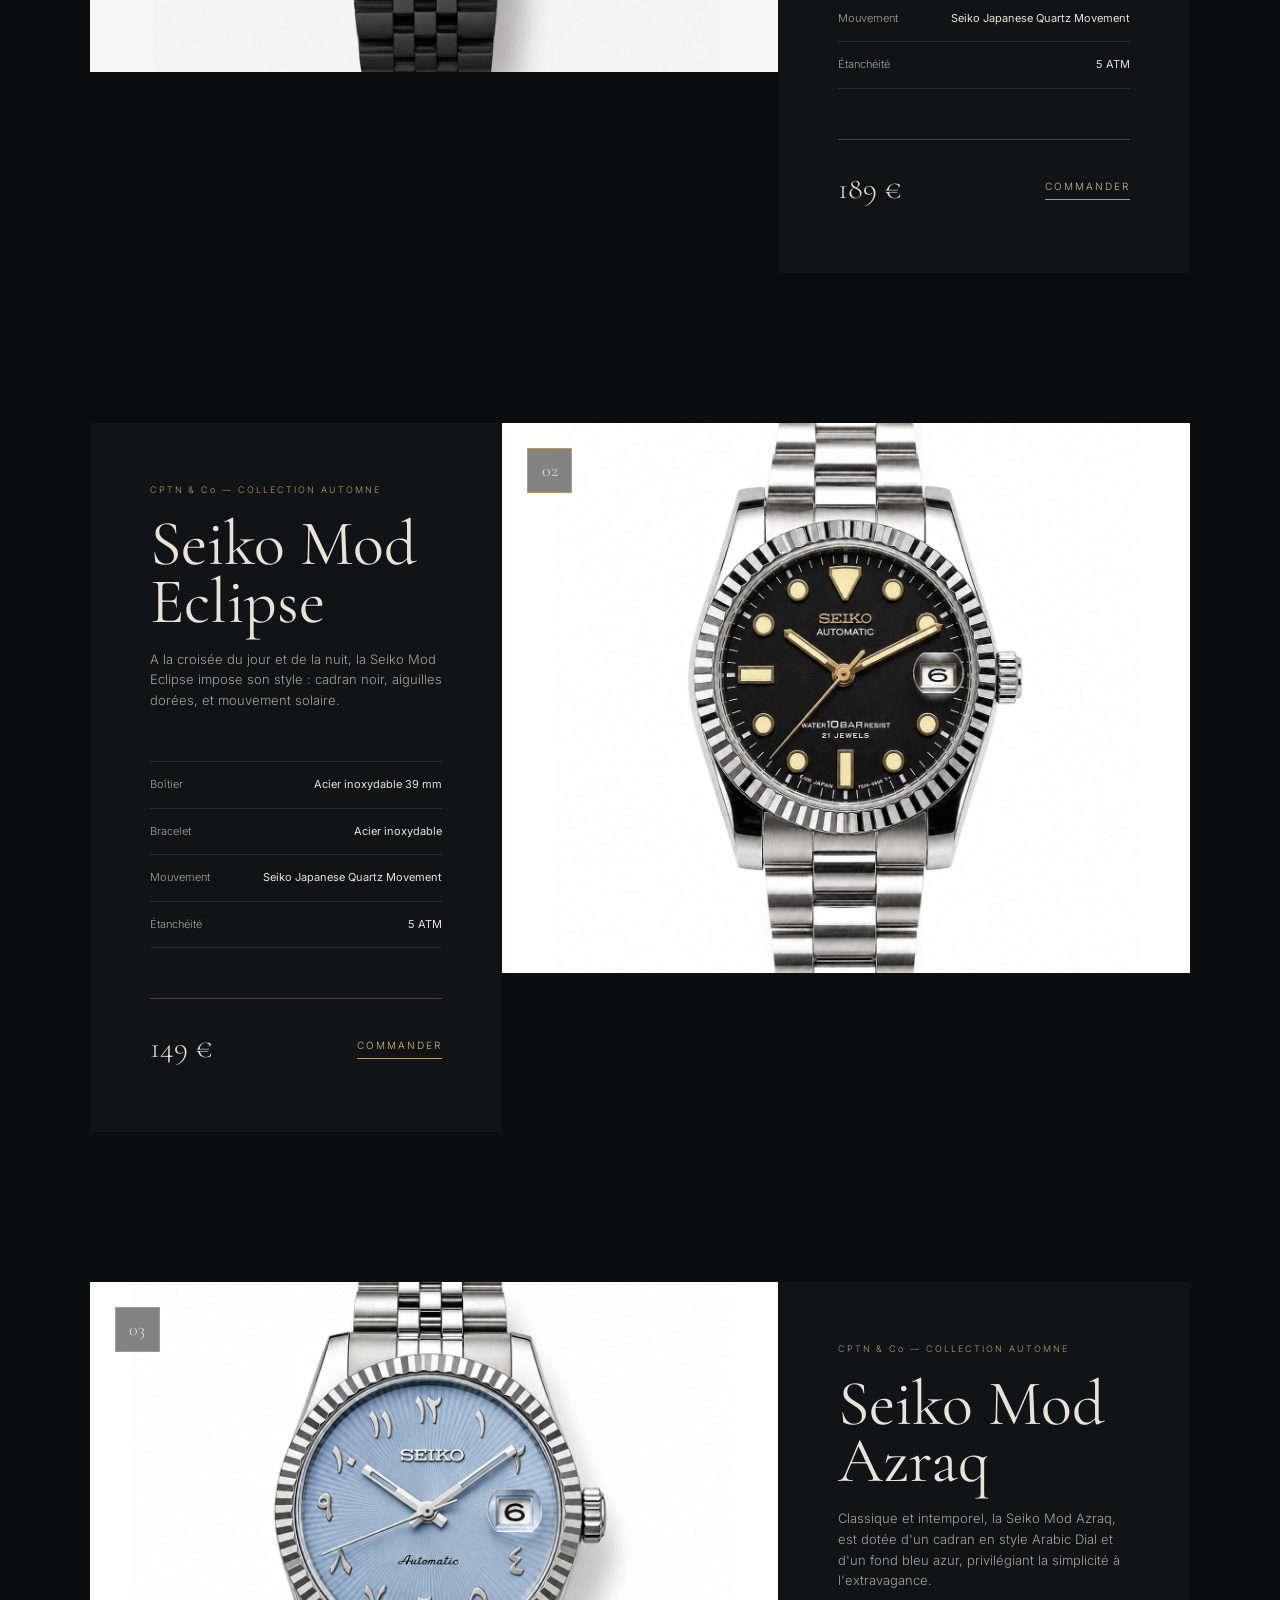
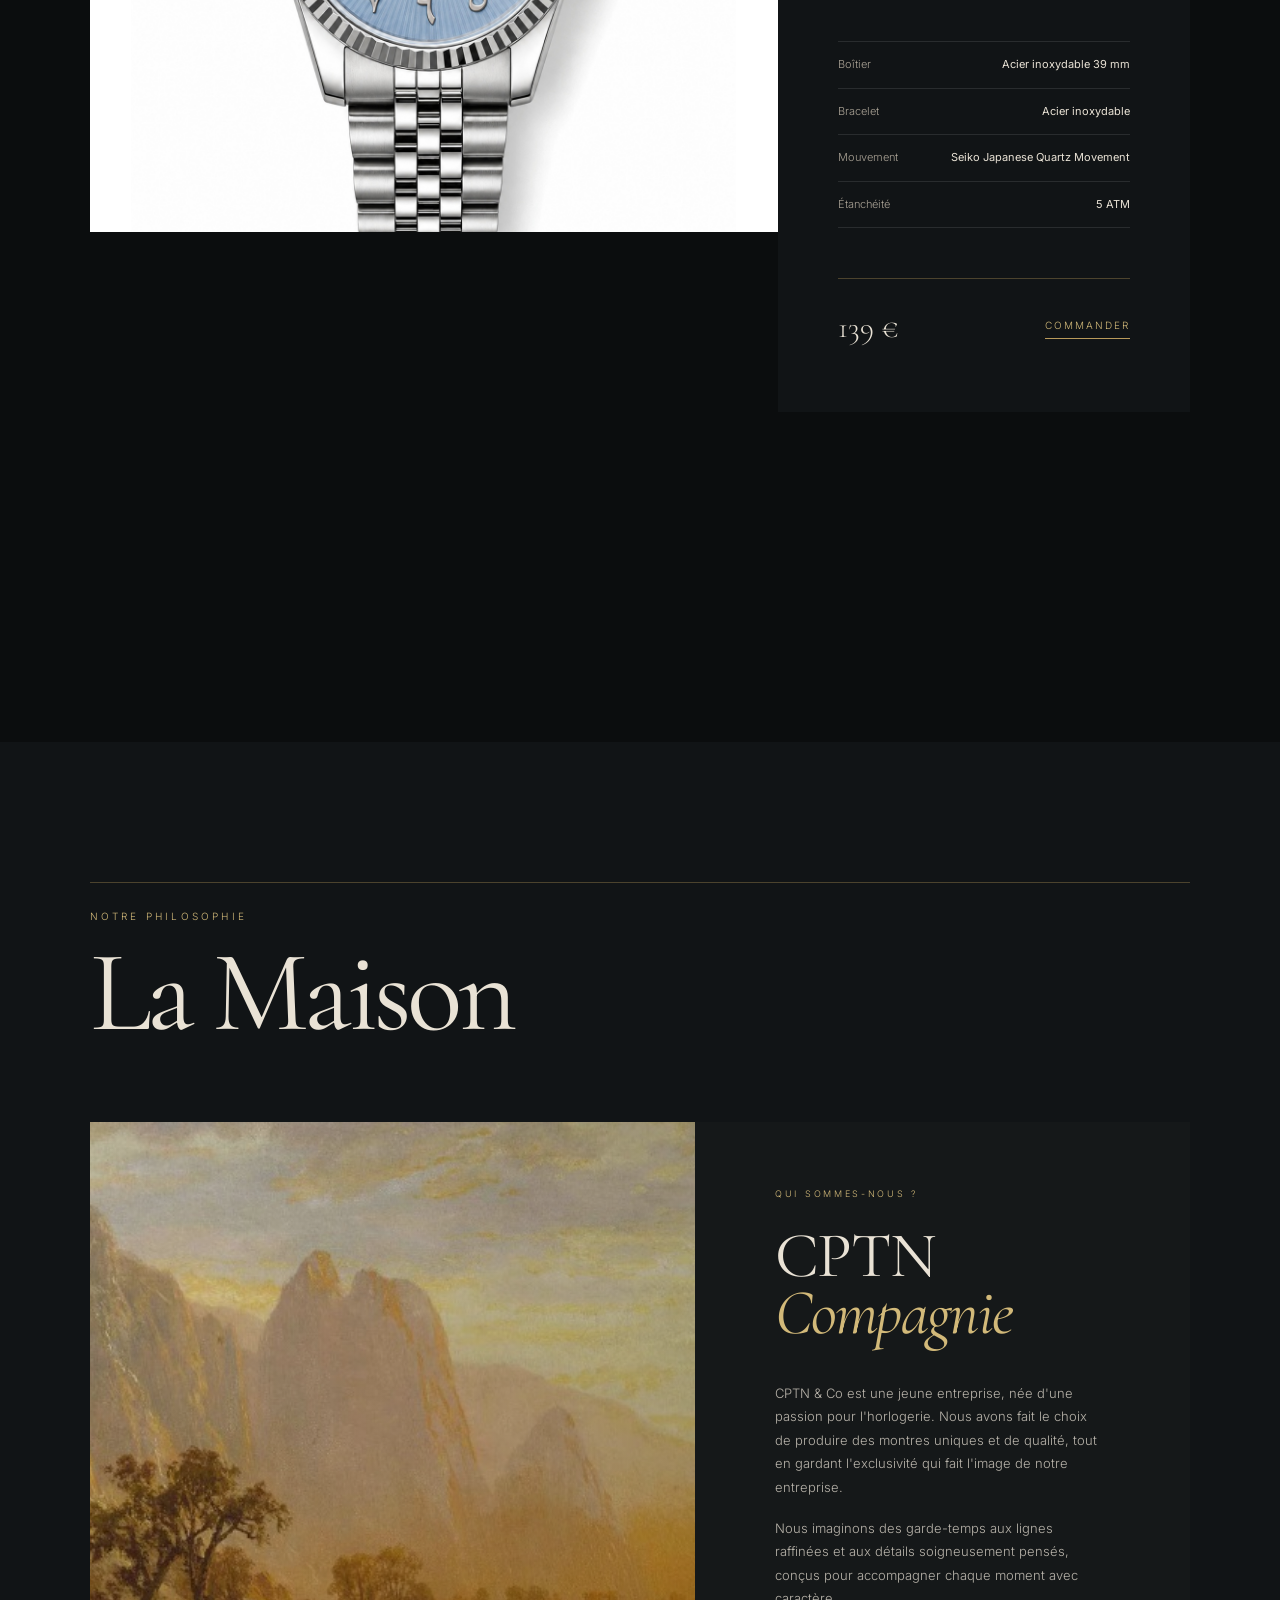
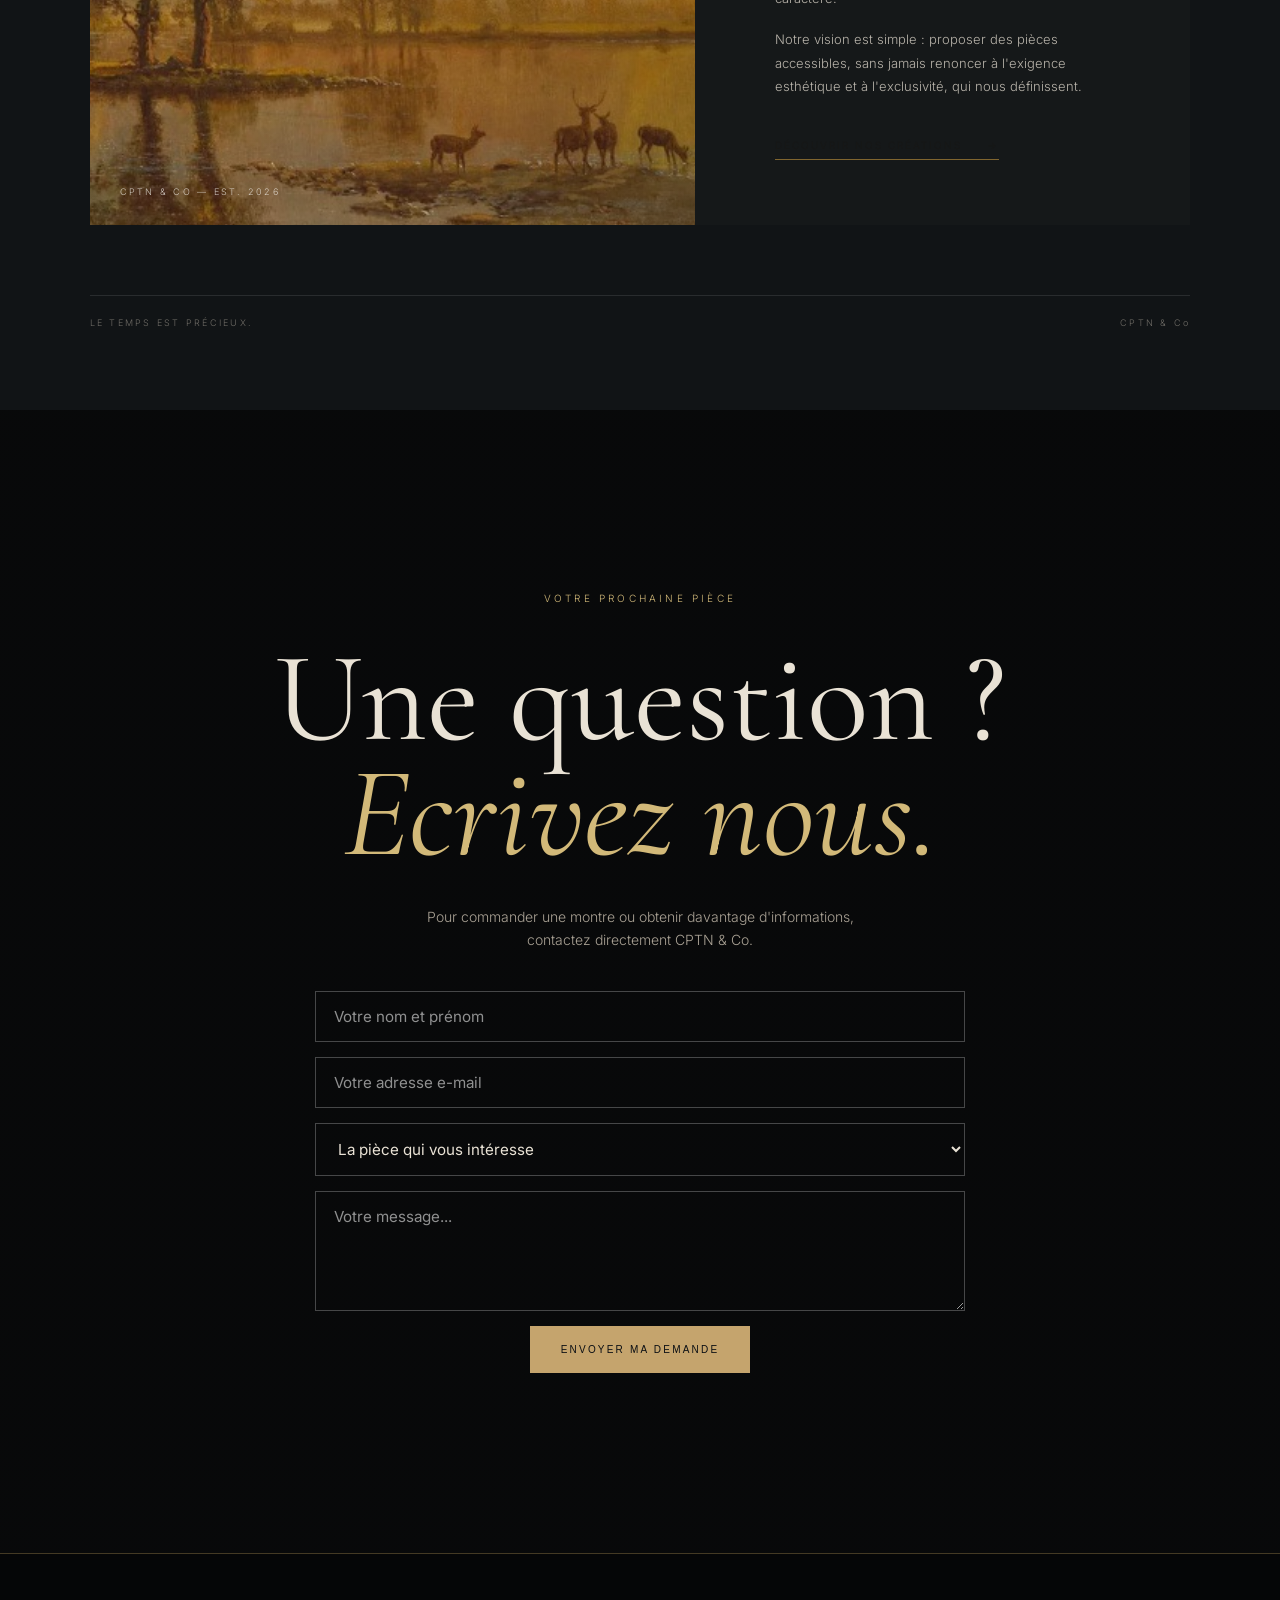
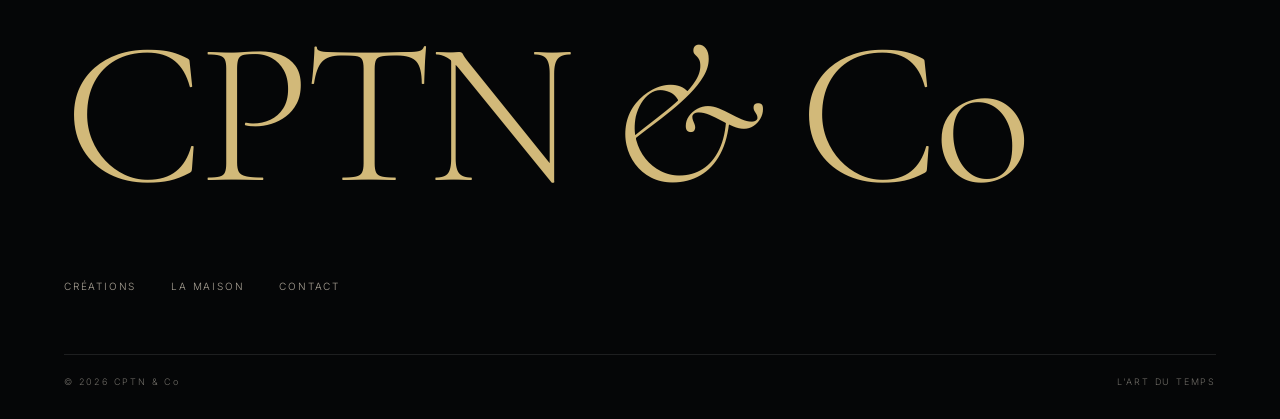
==== commit ae1e7087: "correction" ====
--- a/index.html
+++ b/index.html
@@ -151,7 +151,7 @@
             <div class="signature-image">
 
                 <img
-                    src="C:\Users\jaune\Desktop\CPTN & Co\images\IMG_7136.jpeg"
+                    src="images/IMG_7136.jpeg"
                     alt="Détail de la montre Seiko Mod Onyx"
                 >
 
@@ -229,7 +229,7 @@
                 <div class="watch-image">
 
                     <img
-                        src="C:\Users\jaune\Desktop\CPTN & Co\images\IMG_7136.jpeg"
+                        src="images/IMG_7136.jpeg"
                         alt="Montre CPTN & Co Seiko Mod Onyx"
                     >
 
@@ -322,7 +322,7 @@
                 <div class="watch-image">
 
                     <img
-                        src="C:\Users\jaune\Desktop\CPTN & Co\images\11264.jpg"
+                        src="images/11264.jpg"
                         alt="Montre CPTN & Co Seiko Mod Eclipse"
                     >
 
@@ -414,7 +414,7 @@
                 <div class="watch-image">
 
                     <img
-                        src="C:\Users\jaune\Desktop\CPTN & Co\images\montre_bleue.jpg"
+                        src="images/montre_bleue.jpg"
                         alt="Montre CPTN & Co Seiko Mod Azraq"
                     >
 
@@ -525,7 +525,7 @@
                 <div class="maison-image">
 
                     <img
-                        src="C:\Users\jaune\Pictures\Screenshots\Capture d'écran 2026-08-12 192826.jpg"
+                        src="images/Capture d'écran 2026-08-12 192826.jpg"
                         alt="Univers de la Maison CPTN & Co"
                     >
 
